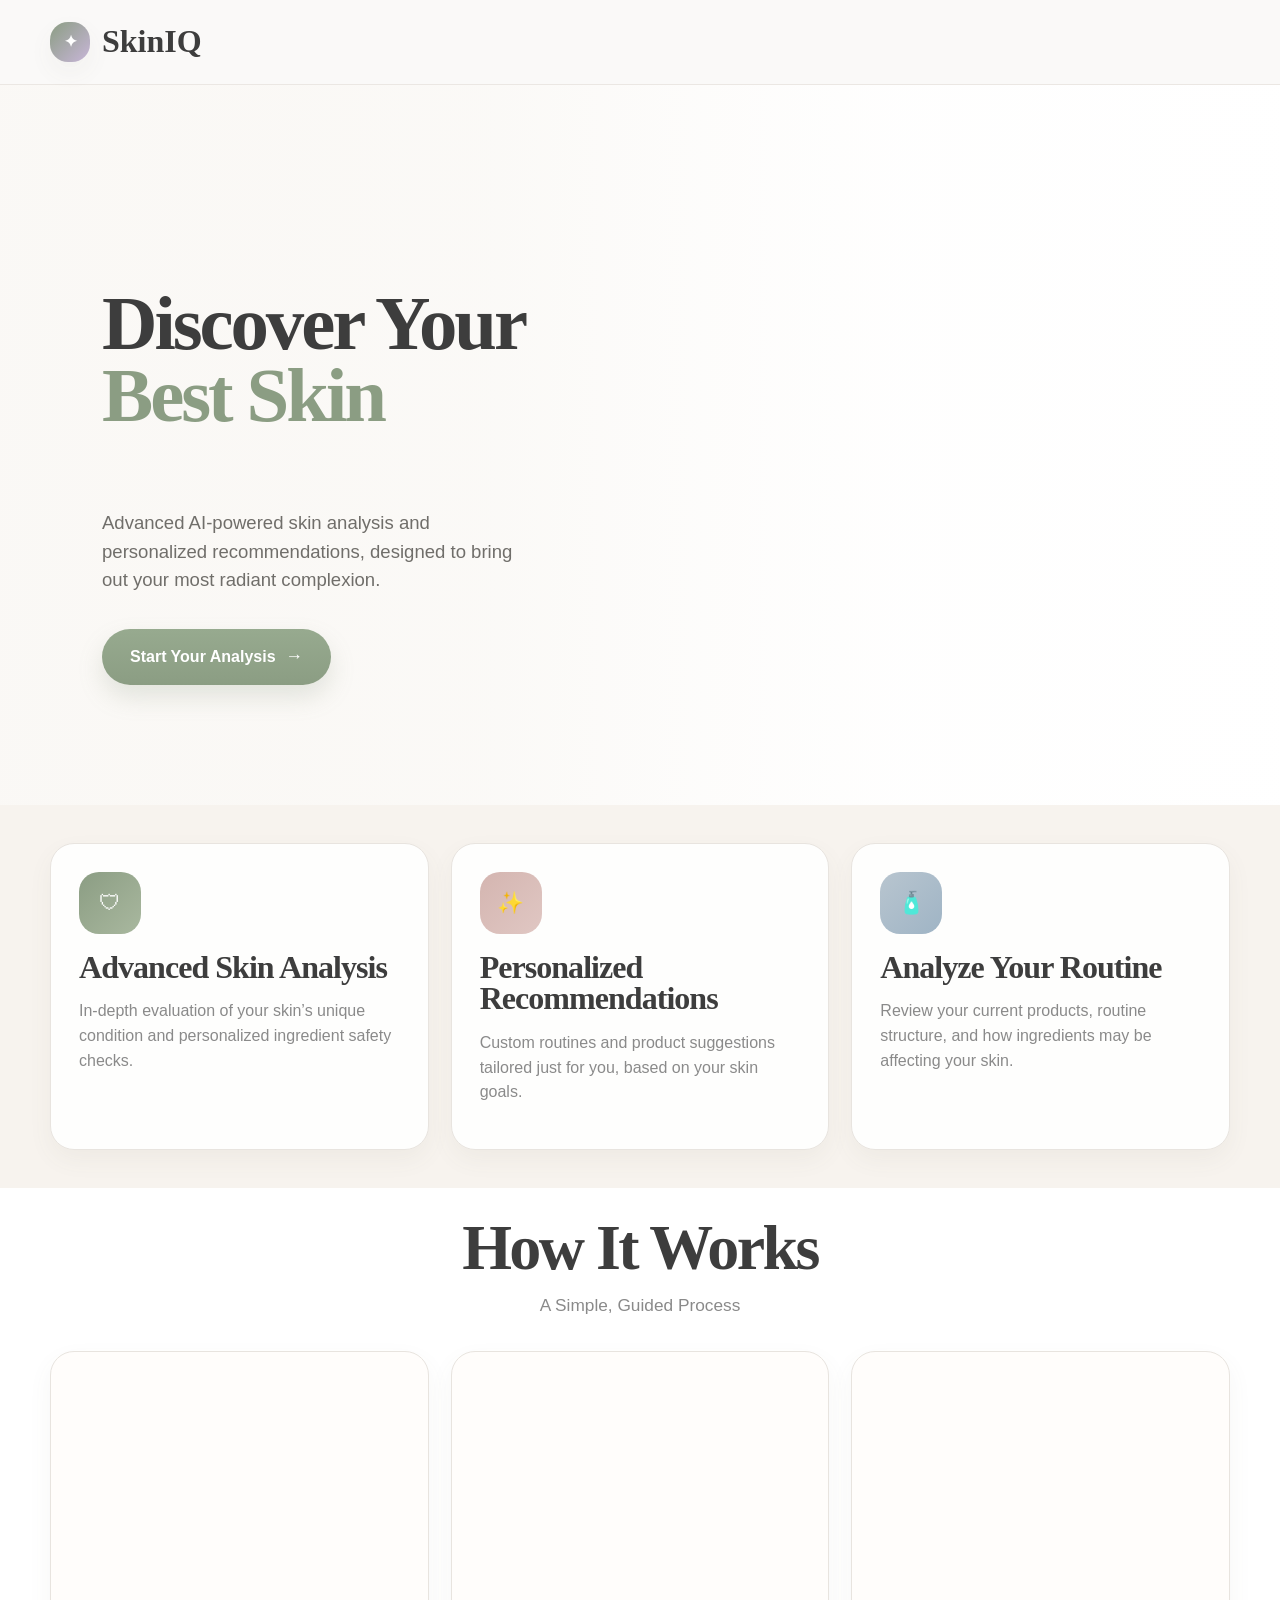
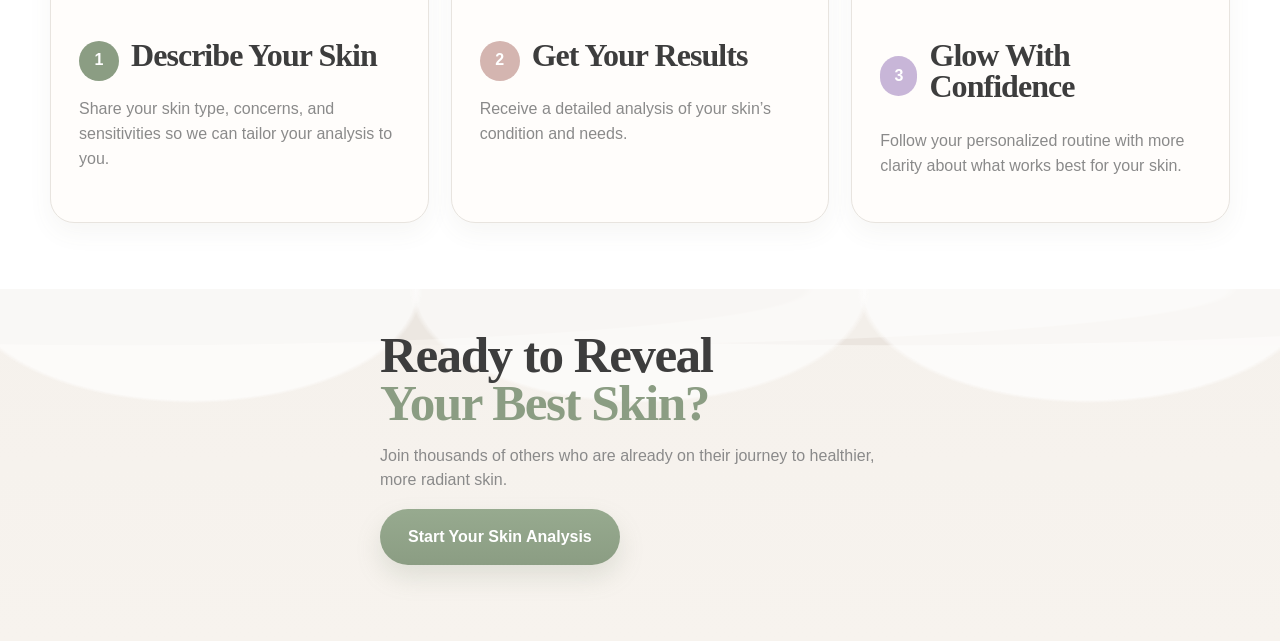
==== index.html @ 5e45cbe8 "Wire frontend to live backend API and set up GitHub Pages - Replace local generateConflicts() with r" ====
<!DOCTYPE html>
<html>
<head>
  <meta charset="UTF-8" />
  <meta http-equiv="refresh" content="0; url=frontend/" />
  <title>SkinIQ</title>
</head>
<body>
  <p>Redirecting to <a href="frontend/">SkinIQ</a>...</p>
</body>
</html>
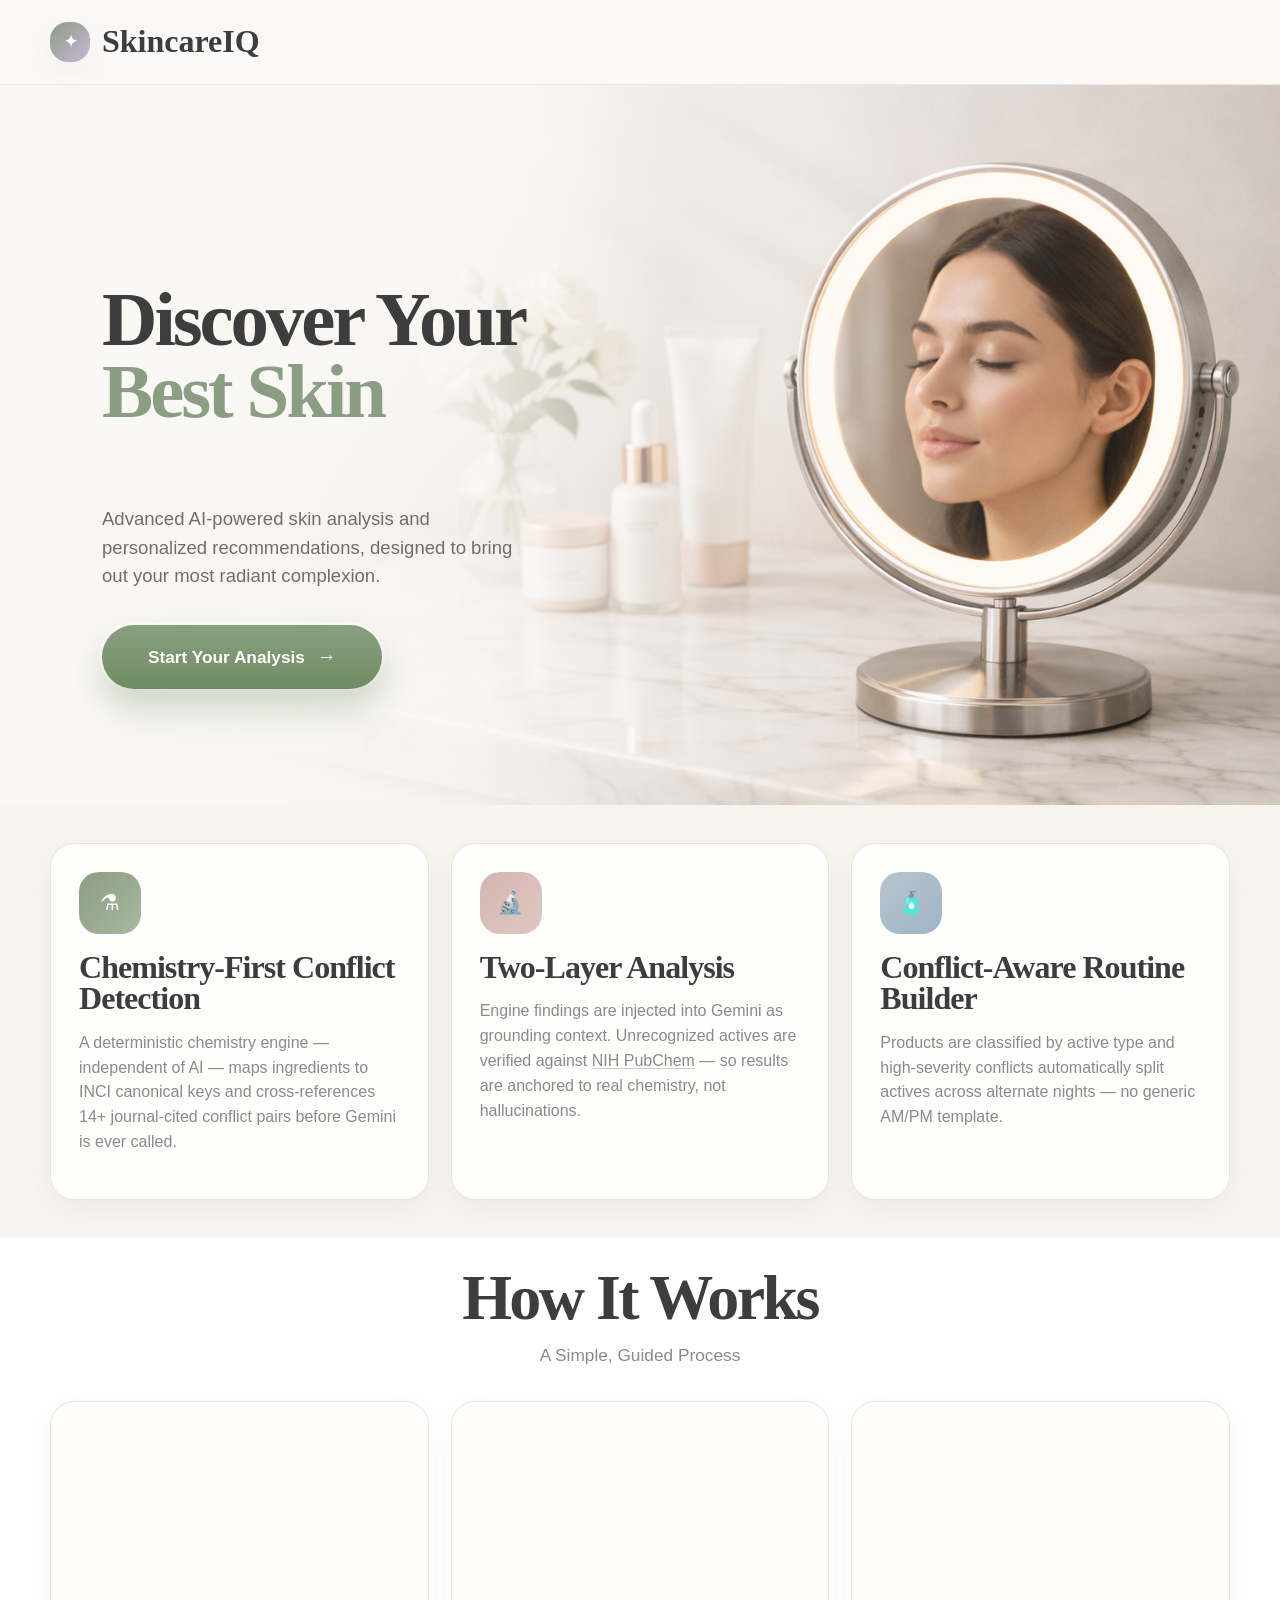
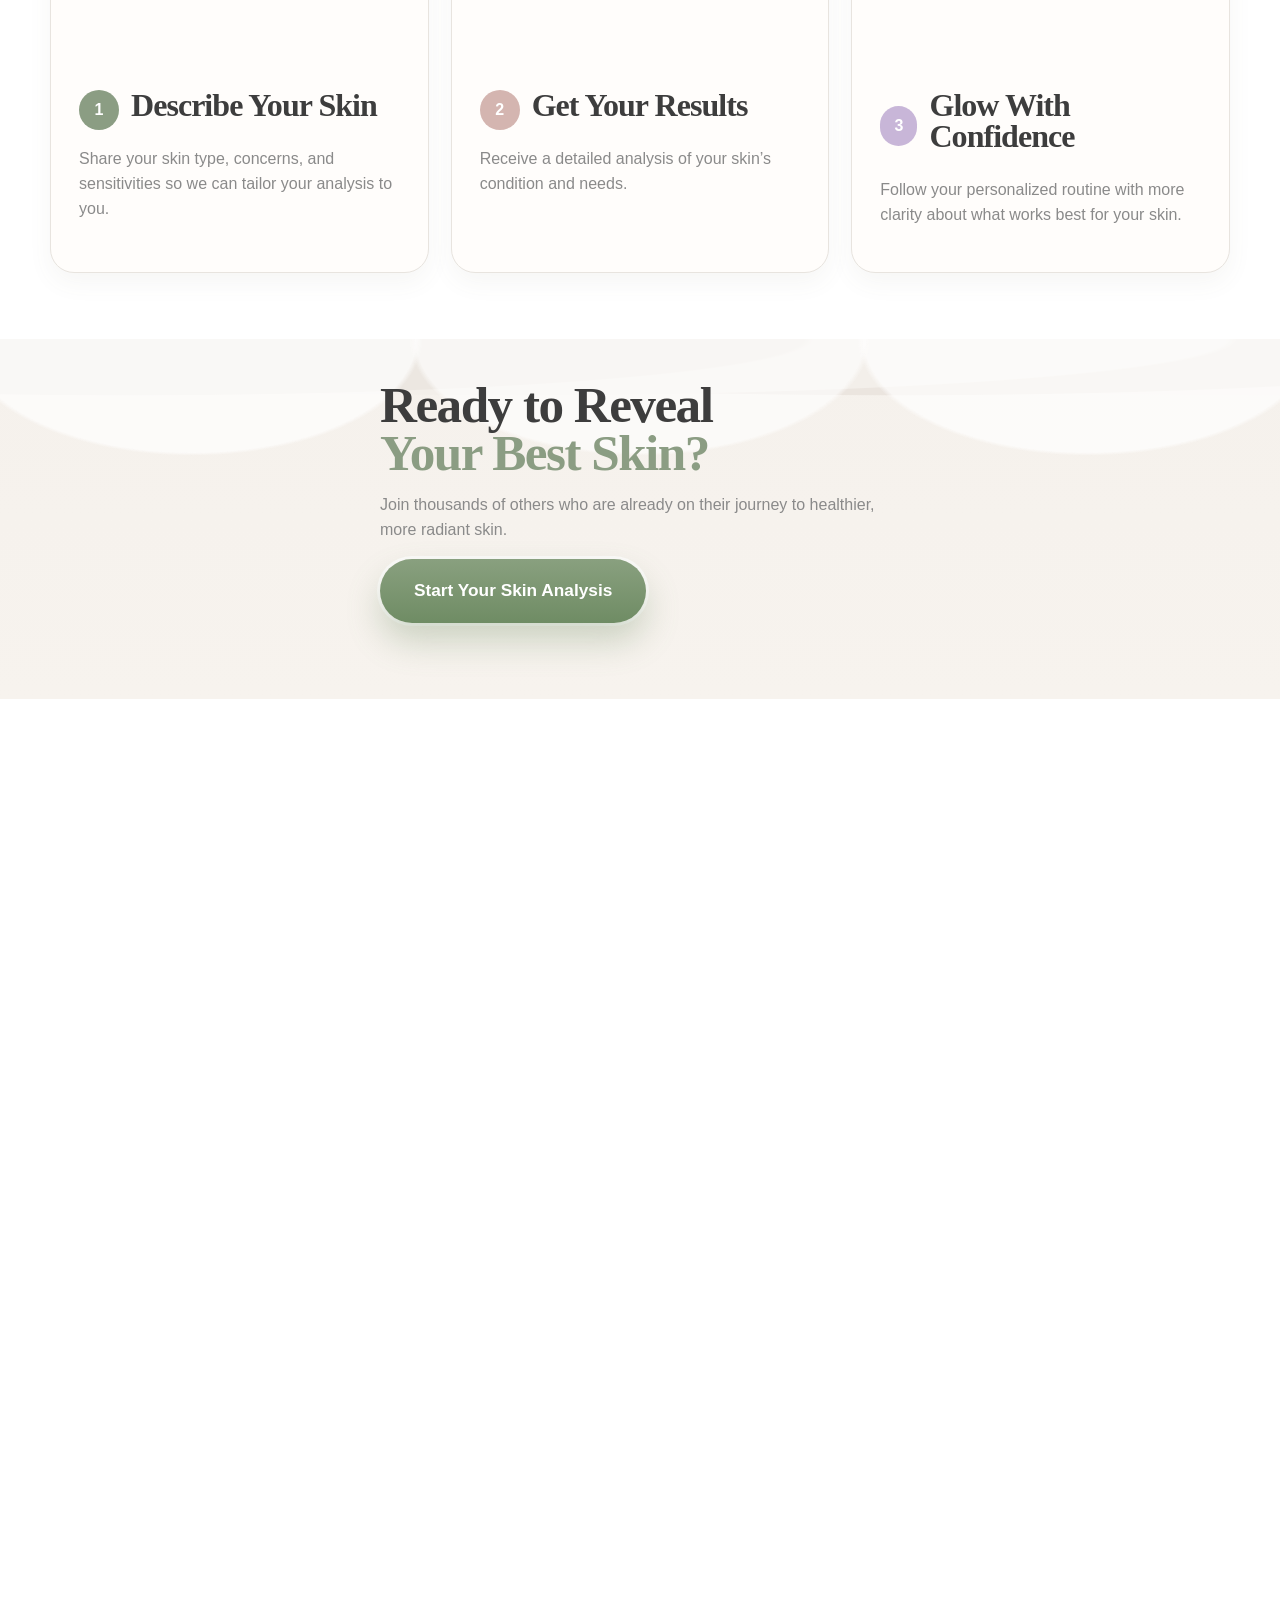
==== commit ce905193: "Rename SkinIQ to SkincareIQ across all user-facing and source files Co-Authored-By: Claude Sonnet 4." ====
--- a/index.html
+++ b/index.html
@@ -3,9 +3,9 @@
 <head>
   <meta charset="UTF-8" />
   <meta http-equiv="refresh" content="0; url=frontend/" />
-  <title>SkinIQ</title>
+  <title>SkincareIQ</title>
 </head>
 <body>
-  <p>Redirecting to <a href="frontend/">SkinIQ</a>...</p>
+  <p>Redirecting to <a href="frontend/">SkincareIQ</a>...</p>
 </body>
 </html>
